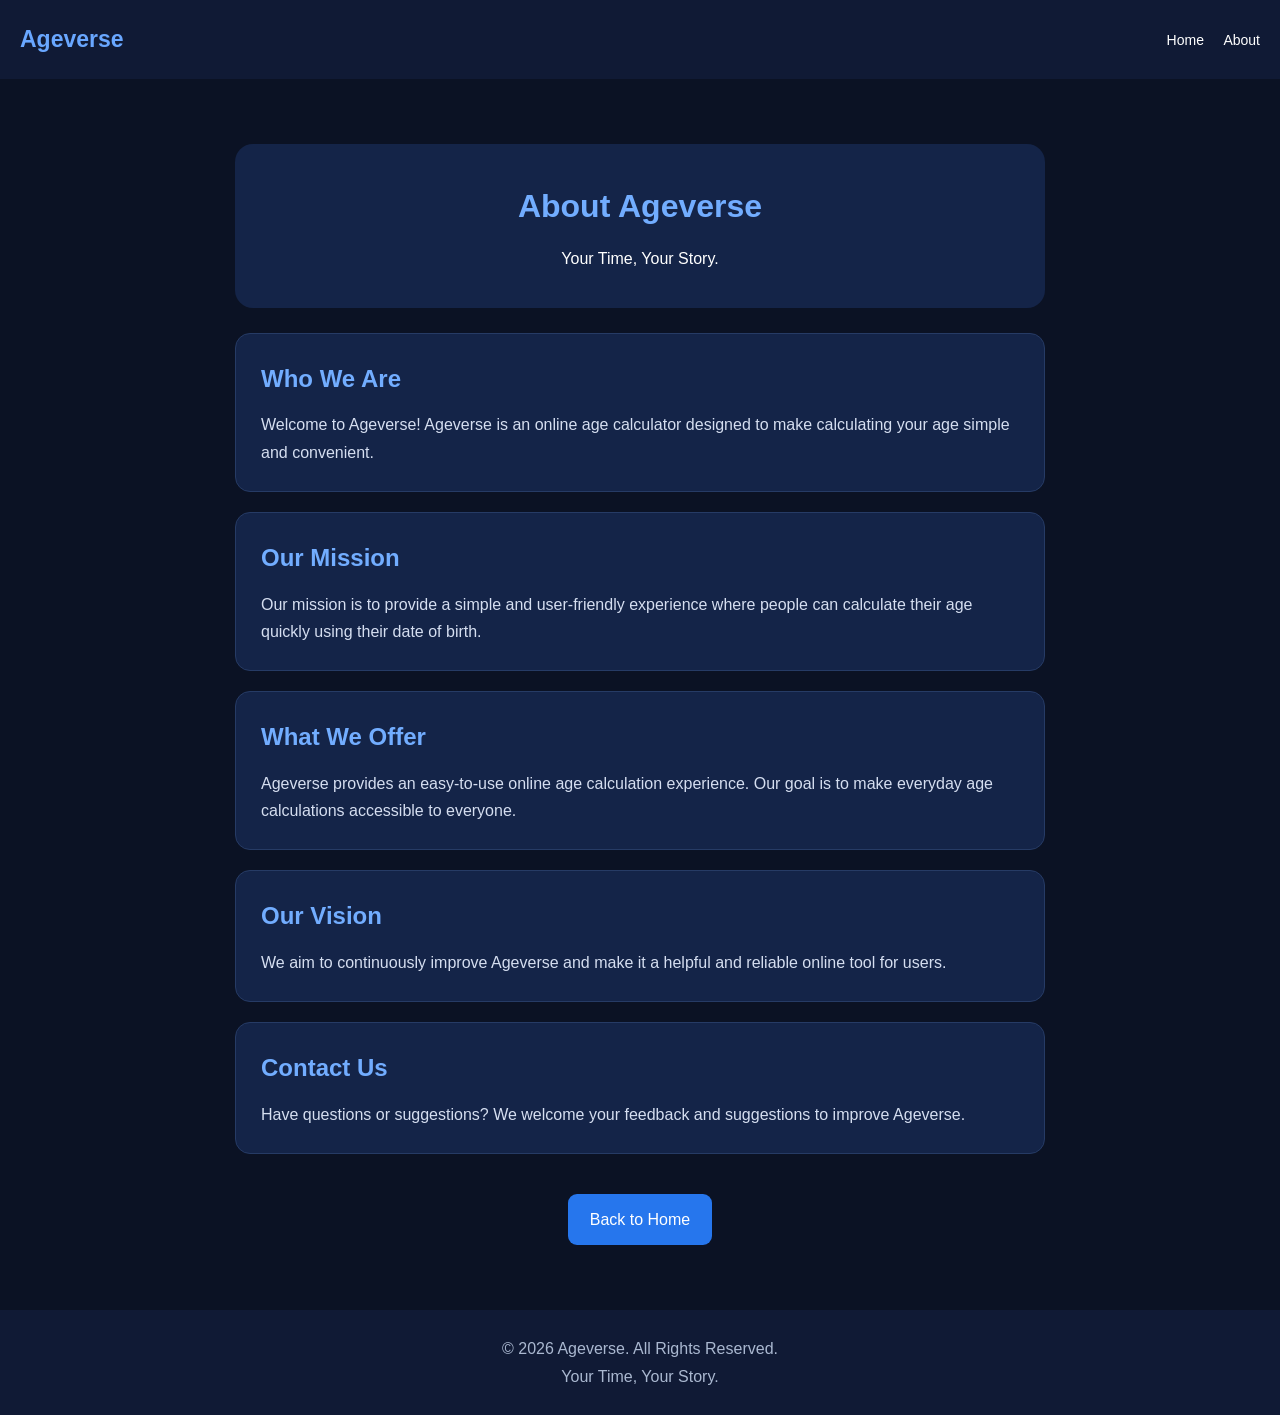
==== about.html @ e7ab34ea "Rename about. html to about.html" ====
<!DOCTYPE html>
<html lang="en">
<head>
<meta charset="UTF-8">
<meta name="viewport" content="width=device-width, initial-scale=1.0">

<title>About Us | Ageverse</title>

<meta name="description" content="Learn about Ageverse, a simple online age calculator designed to help you calculate your age easily.">

<meta name="robots" content="index, follow">

<link rel="canonical" href="https://asitmahatanitish-prog.github.io/ageverse/about.html">

<style>
* {
  margin: 0;
  padding: 0;
  box-sizing: border-box;
}

body {
  font-family: Arial, sans-serif;
  background: #0b1224;
  color: #ffffff;
  line-height: 1.7;
}

header {
  padding: 20px;
  background: #101a35;
  display: flex;
  justify-content: space-between;
  align-items: center;
}

.logo {
  font-size: 23px;
  font-weight: bold;
  color: #69a7ff;
}

nav a {
  color: white;
  text-decoration: none;
  margin-left: 15px;
  font-size: 14px;
}

.container {
  max-width: 850px;
  margin: 45px auto;
  padding: 20px;
}

.hero {
  text-align: center;
  padding: 35px 20px;
  background: #142448;
  border-radius: 18px;
  margin-bottom: 25px;
}

.hero h1 {
  color: #72adff;
  font-size: 32px;
  margin-bottom: 12px;
}

.card {
  background: #142448;
  padding: 25px;
  border-radius: 15px;
  margin-bottom: 20px;
  border: 1px solid #263b65;
}

.card h2 {
  color: #72adff;
  margin-bottom: 12px;
}

.card p {
  color: #d5def0;
}

.button {
  display: inline-block;
  margin-top: 20px;
  padding: 12px 22px;
  background: #2676ed;
  color: white;
  text-decoration: none;
  border-radius: 9px;
}

footer {
  text-align: center;
  padding: 25px;
  background: #101a35;
  color: #aab8d0;
}

@media(max-width:600px) {
  .hero h1 {
    font-size: 26px;
  }

  nav a {
    margin-left: 8px;
  }

  .container {
    margin: 20px auto;
  }
}
</style>
</head>

<body>

<header>
  <div class="logo">Ageverse</div>
  <nav>
    <a href="./">Home</a>
    <a href="about.html">About</a>
  </nav>
</header>

<main class="container">

  <section class="hero">
    <h1>About Ageverse</h1>
    <p>Your Time, Your Story.</p>
  </section>

  <section class="card">
    <h2>Who We Are</h2>
    <p>
      Welcome to Ageverse! Ageverse is an online age
      calculator designed to make calculating your age
      simple and convenient.
    </p>
  </section>

  <section class="card">
    <h2>Our Mission</h2>
    <p>
      Our mission is to provide a simple and user-friendly
      experience where people can calculate their age
      quickly using their date of birth.
    </p>
  </section>

  <section class="card">
    <h2>What We Offer</h2>
    <p>
      Ageverse provides an easy-to-use online age
      calculation experience. Our goal is to make
      everyday age calculations accessible to everyone.
    </p>
  </section>

  <section class="card">
    <h2>Our Vision</h2>
    <p>
      We aim to continuously improve Ageverse and make
      it a helpful and reliable online tool for users.
    </p>
  </section>

  <section class="card">
    <h2>Contact Us</h2>
    <p>
      Have questions or suggestions? We welcome your
      feedback and suggestions to improve Ageverse.
    </p>
  </section>

  <center>
    <a href="./" class="button">Back to Home</a>
  </center>

</main>

<footer>
  <p>© 2026 Ageverse. All Rights Reserved.</p>
  <p>Your Time, Your Story.</p>
</footer>

</body>
</html>
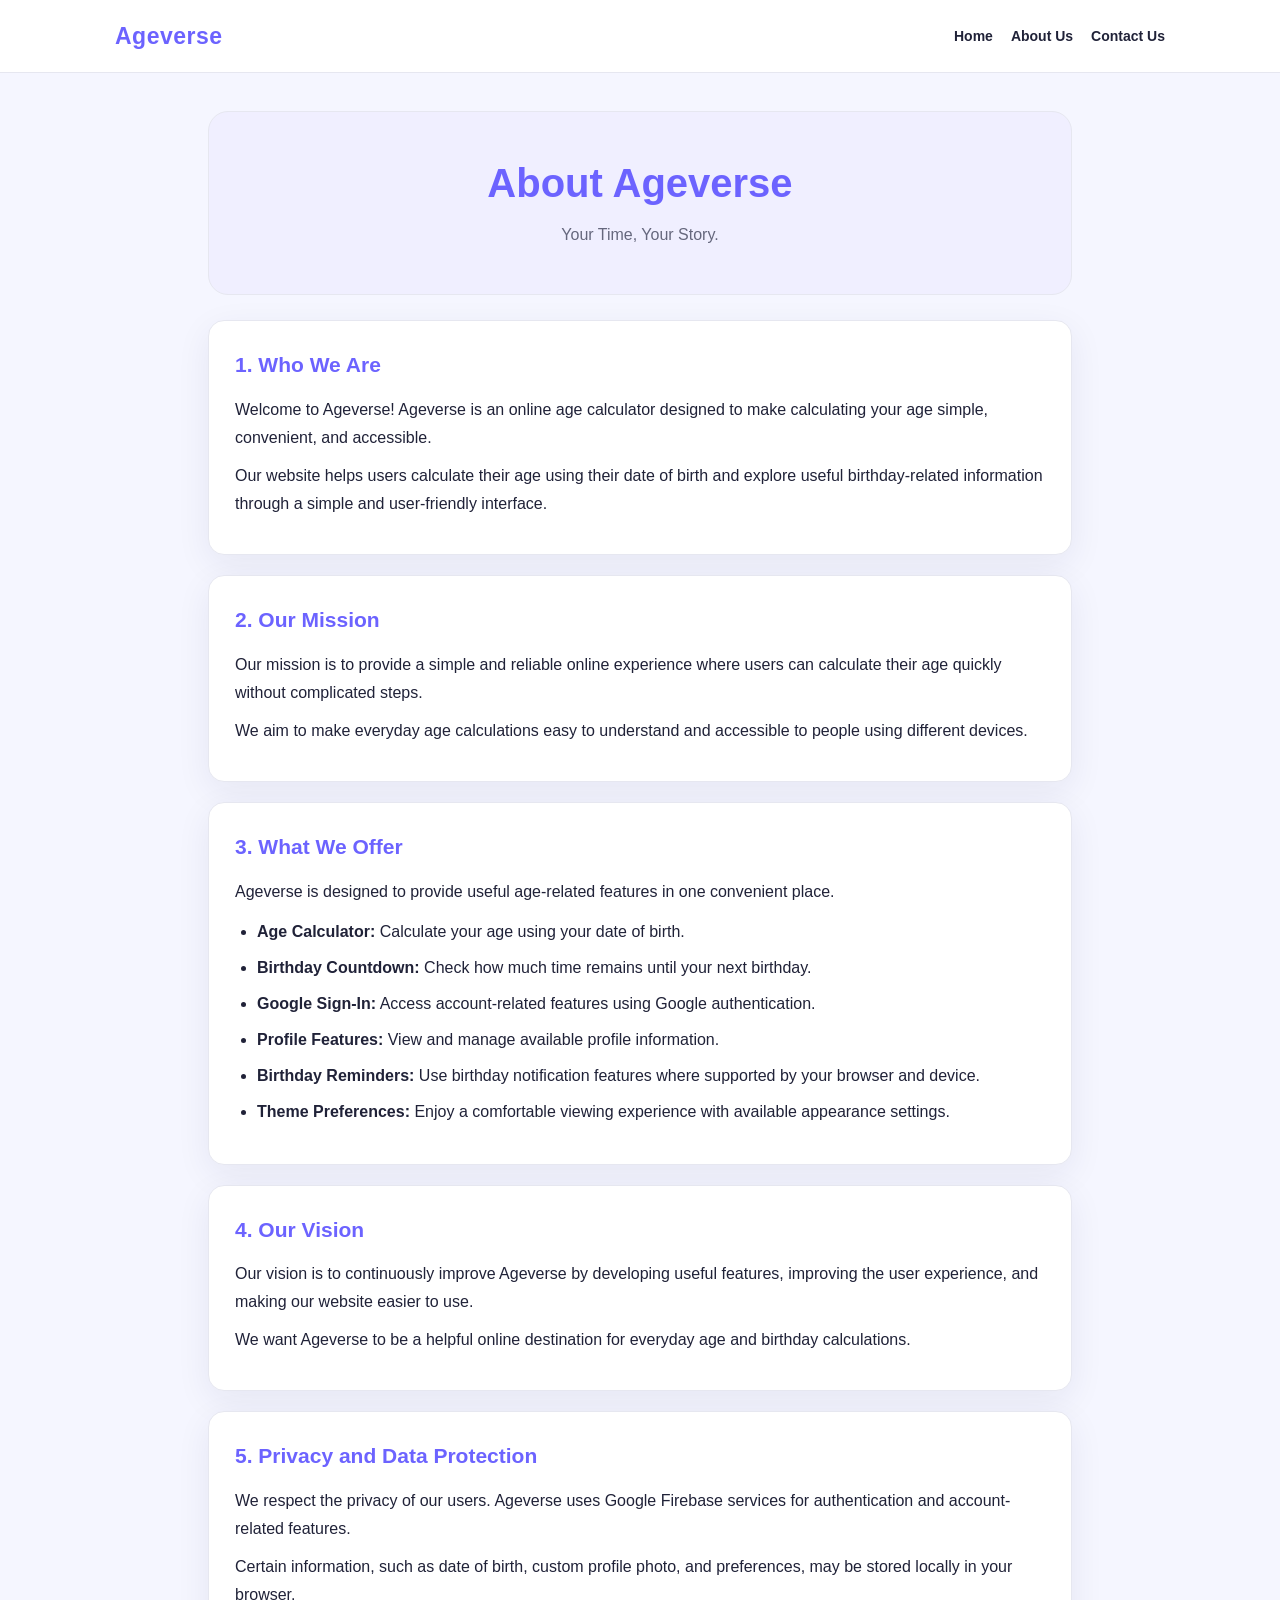
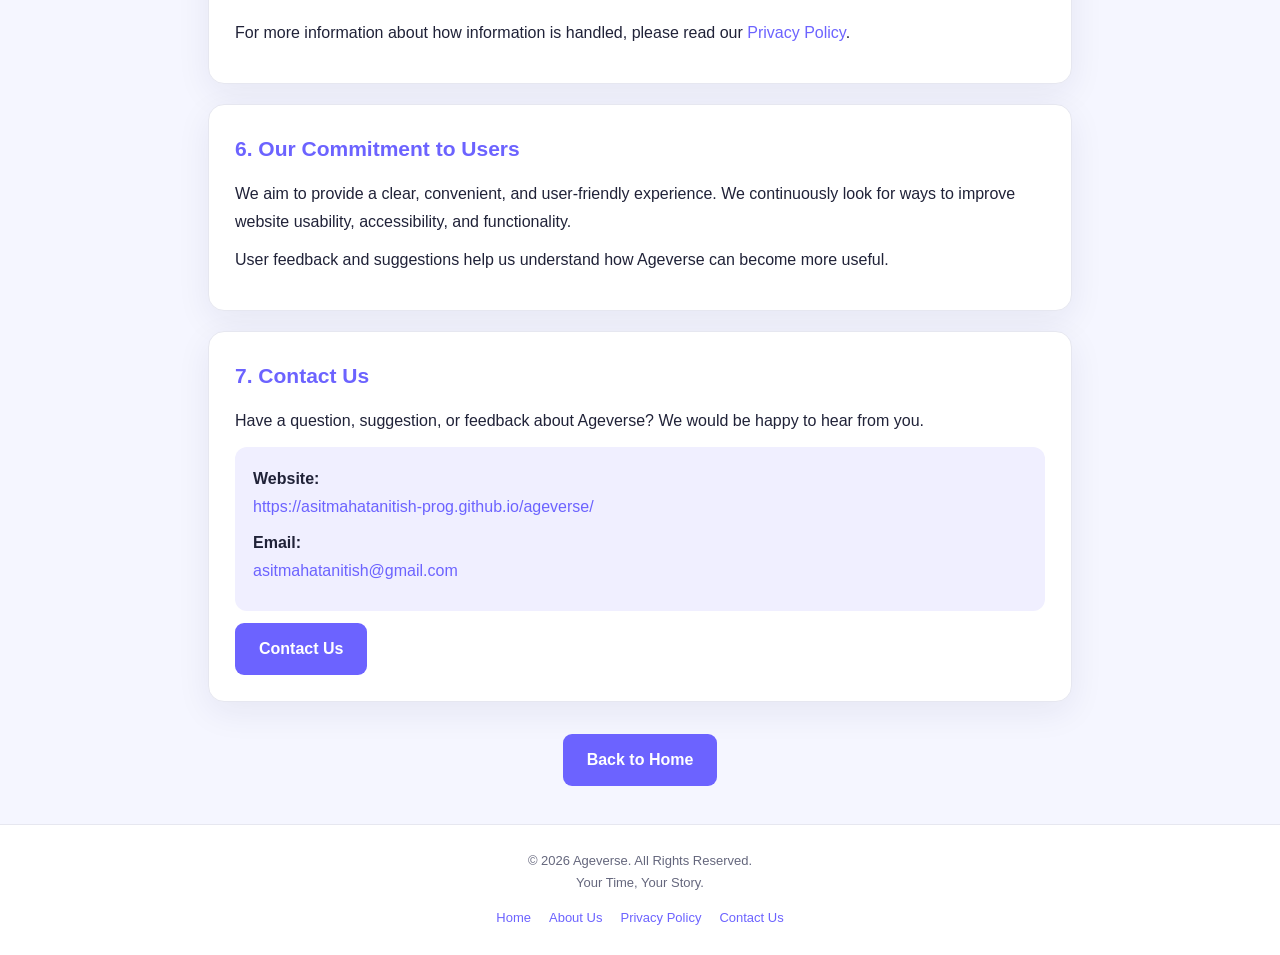
==== commit fd1fff1e: "Update about.html" ====
--- a/about.html
+++ b/about.html
@@ -1,192 +1,462 @@
+
 <!DOCTYPE html>
 <html lang="en">
+
 <head>
-<meta charset="UTF-8">
-<meta name="viewport" content="width=device-width, initial-scale=1.0">
-
-<title>About Us | Ageverse</title>
-
-<meta name="description" content="Learn about Ageverse, a simple online age calculator designed to help you calculate your age easily.">
-
-<meta name="robots" content="index, follow">
-
-<link rel="canonical" href="https://asitmahatanitish-prog.github.io/ageverse/about.html">
-
-<style>
-* {
-  margin: 0;
-  padding: 0;
-  box-sizing: border-box;
-}
-
-body {
-  font-family: Arial, sans-serif;
-  background: #0b1224;
-  color: #ffffff;
-  line-height: 1.7;
-}
-
-header {
-  padding: 20px;
-  background: #101a35;
-  display: flex;
-  justify-content: space-between;
-  align-items: center;
-}
-
-.logo {
-  font-size: 23px;
-  font-weight: bold;
-  color: #69a7ff;
-}
-
-nav a {
-  color: white;
-  text-decoration: none;
-  margin-left: 15px;
-  font-size: 14px;
-}
-
-.container {
-  max-width: 850px;
-  margin: 45px auto;
-  padding: 20px;
-}
-
-.hero {
-  text-align: center;
-  padding: 35px 20px;
-  background: #142448;
-  border-radius: 18px;
-  margin-bottom: 25px;
-}
-
-.hero h1 {
-  color: #72adff;
-  font-size: 32px;
-  margin-bottom: 12px;
-}
-
-.card {
-  background: #142448;
-  padding: 25px;
-  border-radius: 15px;
-  margin-bottom: 20px;
-  border: 1px solid #263b65;
-}
-
-.card h2 {
-  color: #72adff;
-  margin-bottom: 12px;
-}
-
-.card p {
-  color: #d5def0;
-}
-
-.button {
-  display: inline-block;
-  margin-top: 20px;
-  padding: 12px 22px;
-  background: #2676ed;
-  color: white;
-  text-decoration: none;
-  border-radius: 9px;
-}
-
-footer {
-  text-align: center;
-  padding: 25px;
-  background: #101a35;
-  color: #aab8d0;
-}
-
-@media(max-width:600px) {
-  .hero h1 {
-    font-size: 26px;
-  }
-
-  nav a {
-    margin-left: 8px;
-  }
-
-  .container {
-    margin: 20px auto;
-  }
-}
-</style>
+  <meta charset="UTF-8">
+  <meta name="viewport" content="width=device-width, initial-scale=1.0">
+
+  <title>About Us | Ageverse - Your Time, Your Story</title>
+
+  <meta name="description"
+    content="Learn about Ageverse, an easy-to-use online age calculator with birthday countdown, profile features, and personalized tools.">
+
+  <meta name="keywords"
+    content="About Ageverse, Age Calculator, Online Age Calculator, Birthday Countdown, Ageverse Website">
+
+  <meta name="author" content="Ageverse">
+
+  <meta name="robots" content="index, follow">
+
+  <meta name="theme-color" content="#6c63ff">
+
+  <link rel="canonical"
+    href="https://asitmahatanitish-prog.github.io/ageverse/about.html">
+
+  <meta property="og:title" content="About Us | Ageverse">
+  <meta property="og:description"
+    content="Discover Ageverse and learn about our online age calculator and its features.">
+  <meta property="og:url"
+    content="https://asitmahatanitish-prog.github.io/ageverse/about.html">
+  <meta property="og:type" content="website">
+
+  <style>
+    :root {
+      color-scheme: light;
+      --bg: #f5f6ff;
+      --header: #ffffff;
+      --card: #ffffff;
+      --text: #202238;
+      --muted: #65677d;
+      --primary: #6c63ff;
+      --border: #e6e7f0;
+      --soft: #f0efff;
+      --shadow: 0 10px 35px rgba(35, 35, 80, 0.07);
+    }
+
+    @media (prefers-color-scheme: dark) {
+      :root {
+        color-scheme: dark;
+        --bg: #10111b;
+        --header: #191b29;
+        --card: #191b29;
+        --text: #f1f1fa;
+        --muted: #b2b4c8;
+        --primary: #a49cff;
+        --border: #303246;
+        --soft: #25243b;
+        --shadow: 0 10px 35px rgba(0, 0, 0, 0.2);
+      }
+    }
+
+    * {
+      margin: 0;
+      padding: 0;
+      box-sizing: border-box;
+    }
+
+    body {
+      font-family: Arial, Helvetica, sans-serif;
+      background: var(--bg);
+      color: var(--text);
+      line-height: 1.75;
+    }
+
+    a {
+      color: var(--primary);
+      text-decoration: none;
+    }
+
+    a:hover {
+      text-decoration: underline;
+    }
+
+    header {
+      background: var(--header);
+      border-bottom: 1px solid var(--border);
+      padding: 16px 22px;
+    }
+
+    .nav-container {
+      max-width: 1050px;
+      margin: auto;
+      display: flex;
+      justify-content: space-between;
+      align-items: center;
+      gap: 15px;
+    }
+
+    .logo {
+      font-size: 23px;
+      font-weight: 800;
+      color: var(--primary);
+      letter-spacing: 0.5px;
+      text-decoration: none;
+    }
+
+    nav {
+      display: flex;
+      flex-wrap: wrap;
+      gap: 18px;
+    }
+
+    nav a {
+      color: var(--text);
+      font-size: 14px;
+      font-weight: 600;
+    }
+
+    .container {
+      max-width: 900px;
+      margin: 38px auto;
+      padding: 0 18px;
+    }
+
+    .hero {
+      text-align: center;
+      padding: 45px 22px;
+      background: var(--soft);
+      border: 1px solid var(--border);
+      border-radius: 20px;
+      margin-bottom: 25px;
+    }
+
+    .hero h1 {
+      color: var(--primary);
+      font-size: clamp(28px, 5vw, 40px);
+      line-height: 1.3;
+      margin-bottom: 12px;
+    }
+
+    .hero p {
+      color: var(--muted);
+      font-size: 16px;
+    }
+
+    .card {
+      background: var(--card);
+      padding: 26px;
+      border-radius: 16px;
+      margin-bottom: 20px;
+      border: 1px solid var(--border);
+      box-shadow: var(--shadow);
+    }
+
+    .card h2 {
+      color: var(--primary);
+      font-size: 21px;
+      margin-bottom: 12px;
+    }
+
+    .card p {
+      color: var(--text);
+      margin-bottom: 10px;
+    }
+
+    .card ul {
+      padding-left: 22px;
+      margin: 12px 0;
+    }
+
+    .card li {
+      margin-bottom: 8px;
+    }
+
+    .button {
+      display: inline-block;
+      margin-top: 12px;
+      padding: 12px 24px;
+      background: var(--primary);
+      color: #ffffff;
+      text-decoration: none;
+      border-radius: 9px;
+      font-weight: 600;
+      transition: opacity 0.2s;
+    }
+
+    .button:hover {
+      opacity: 0.85;
+      text-decoration: none;
+    }
+
+    .contact-box {
+      background: var(--soft);
+      border-radius: 12px;
+      padding: 18px;
+      margin-top: 12px;
+    }
+
+    .contact-box p {
+      margin-bottom: 8px;
+    }
+
+    footer {
+      text-align: center;
+      padding: 25px 15px;
+      background: var(--header);
+      border-top: 1px solid var(--border);
+      color: var(--muted);
+      font-size: 13px;
+    }
+
+    .footer-links {
+      display: flex;
+      justify-content: center;
+      flex-wrap: wrap;
+      gap: 18px;
+      margin-top: 12px;
+    }
+
+    .footer-links a {
+      color: var(--primary);
+    }
+
+    @media (max-width: 600px) {
+      header {
+        padding: 15px;
+      }
+
+      .nav-container {
+        flex-direction: column;
+      }
+
+      nav {
+        justify-content: center;
+        gap: 14px;
+      }
+
+      .container {
+        margin: 22px auto;
+        padding: 0 13px;
+      }
+
+      .hero {
+        padding: 32px 16px;
+      }
+
+      .card {
+        padding: 20px;
+      }
+
+      .card h2 {
+        font-size: 19px;
+      }
+    }
+  </style>
 </head>
 
 <body>
 
-<header>
-  <div class="logo">Ageverse</div>
-  <nav>
-    <a href="./">Home</a>
-    <a href="about.html">About</a>
-  </nav>
-</header>
-
-<main class="container">
-
-  <section class="hero">
-    <h1>About Ageverse</h1>
+  <header>
+    <div class="nav-container">
+
+      <a href="./" class="logo">Ageverse</a>
+
+      <nav aria-label="Main navigation">
+        <a href="./">Home</a>
+        <a href="about.html" aria-current="page">About Us</a>
+        <a href="contact.html">Contact Us</a>
+      </nav>
+
+    </div>
+  </header>
+
+  <main class="container">
+
+    <section class="hero">
+      <h1>About Ageverse</h1>
+      <p>Your Time, Your Story.</p>
+    </section>
+
+    <section class="card">
+      <h2>1. Who We Are</h2>
+
+      <p>
+        Welcome to Ageverse! Ageverse is an online age calculator
+        designed to make calculating your age simple, convenient,
+        and accessible.
+      </p>
+
+      <p>
+        Our website helps users calculate their age using their
+        date of birth and explore useful birthday-related
+        information through a simple and user-friendly interface.
+      </p>
+    </section>
+
+    <section class="card">
+      <h2>2. Our Mission</h2>
+
+      <p>
+        Our mission is to provide a simple and reliable online
+        experience where users can calculate their age quickly
+        without complicated steps.
+      </p>
+
+      <p>
+        We aim to make everyday age calculations easy to understand
+        and accessible to people using different devices.
+      </p>
+    </section>
+
+    <section class="card">
+      <h2>3. What We Offer</h2>
+
+      <p>
+        Ageverse is designed to provide useful age-related
+        features in one convenient place.
+      </p>
+
+      <ul>
+        <li>
+          <strong>Age Calculator:</strong>
+          Calculate your age using your date of birth.
+        </li>
+
+        <li>
+          <strong>Birthday Countdown:</strong>
+          Check how much time remains until your next birthday.
+        </li>
+
+        <li>
+          <strong>Google Sign-In:</strong>
+          Access account-related features using Google authentication.
+        </li>
+
+        <li>
+          <strong>Profile Features:</strong>
+          View and manage available profile information.
+        </li>
+
+        <li>
+          <strong>Birthday Reminders:</strong>
+          Use birthday notification features where supported
+          by your browser and device.
+        </li>
+
+        <li>
+          <strong>Theme Preferences:</strong>
+          Enjoy a comfortable viewing experience with available
+          appearance settings.
+        </li>
+      </ul>
+    </section>
+
+    <section class="card">
+      <h2>4. Our Vision</h2>
+
+      <p>
+        Our vision is to continuously improve Ageverse by
+        developing useful features, improving the user experience,
+        and making our website easier to use.
+      </p>
+
+      <p>
+        We want Ageverse to be a helpful online destination
+        for everyday age and birthday calculations.
+      </p>
+    </section>
+
+    <section class="card">
+      <h2>5. Privacy and Data Protection</h2>
+
+      <p>
+        We respect the privacy of our users. Ageverse uses
+        Google Firebase services for authentication and
+        account-related features.
+      </p>
+
+      <p>
+        Certain information, such as date of birth, custom
+        profile photo, and preferences, may be stored locally
+        in your browser.
+      </p>
+
+      <p>
+        For more information about how information is handled,
+        please read our
+        <a href="privacy-policy.html">Privacy Policy</a>.
+      </p>
+    </section>
+
+    <section class="card">
+      <h2>6. Our Commitment to Users</h2>
+
+      <p>
+        We aim to provide a clear, convenient, and user-friendly
+        experience. We continuously look for ways to improve
+        website usability, accessibility, and functionality.
+      </p>
+
+      <p>
+        User feedback and suggestions help us understand
+        how Ageverse can become more useful.
+      </p>
+    </section>
+
+    <section class="card">
+      <h2>7. Contact Us</h2>
+
+      <p>
+        Have a question, suggestion, or feedback about Ageverse?
+        We would be happy to hear from you.
+      </p>
+
+      <div class="contact-box">
+
+        <p>
+          <strong>Website:</strong><br>
+
+          <a href="https://asitmahatanitish-prog.github.io/ageverse/">
+            https://asitmahatanitish-prog.github.io/ageverse/
+          </a>
+        </p>
+
+        <p>
+          <strong>Email:</strong><br>
+
+          <a href="mailto:asitmahatanitish@gmail.com">
+            asitmahatanitish@gmail.com
+          </a>
+        </p>
+
+      </div>
+
+      <a href="contact.html" class="button">
+        Contact Us
+      </a>
+    </section>
+
+    <center>
+      <a href="./" class="button">Back to Home</a>
+    </center>
+
+  </main>
+
+  <footer>
+
+    <p>© 2026 Ageverse. All Rights Reserved.</p>
+
     <p>Your Time, Your Story.</p>
-  </section>
-
-  <section class="card">
-    <h2>Who We Are</h2>
-    <p>
-      Welcome to Ageverse! Ageverse is an online age
-      calculator designed to make calculating your age
-      simple and convenient.
-    </p>
-  </section>
-
-  <section class="card">
-    <h2>Our Mission</h2>
-    <p>
-      Our mission is to provide a simple and user-friendly
-      experience where people can calculate their age
-      quickly using their date of birth.
-    </p>
-  </section>
-
-  <section class="card">
-    <h2>What We Offer</h2>
-    <p>
-      Ageverse provides an easy-to-use online age
-      calculation experience. Our goal is to make
-      everyday age calculations accessible to everyone.
-    </p>
-  </section>
-
-  <section class="card">
-    <h2>Our Vision</h2>
-    <p>
-      We aim to continuously improve Ageverse and make
-      it a helpful and reliable online tool for users.
-    </p>
-  </section>
-
-  <section class="card">
-    <h2>Contact Us</h2>
-    <p>
-      Have questions or suggestions? We welcome your
-      feedback and suggestions to improve Ageverse.
-    </p>
-  </section>
-
-  <center>
-    <a href="./" class="button">Back to Home</a>
-  </center>
-
-</main>
-
-<footer>
-  <p>© 2026 Ageverse. All Rights Reserved.</p>
-  <p>Your Time, Your Story.</p>
-</footer>
+
+    <div class="footer-links">
+      <a href="./">Home</a>
+      <a href="about.html">About Us</a>
+      <a href="privacy-policy.html">Privacy Policy</a>
+      <a href="contact.html">Contact Us</a>
+    </div>
+
+  </footer>
 
 </body>
 </html>
